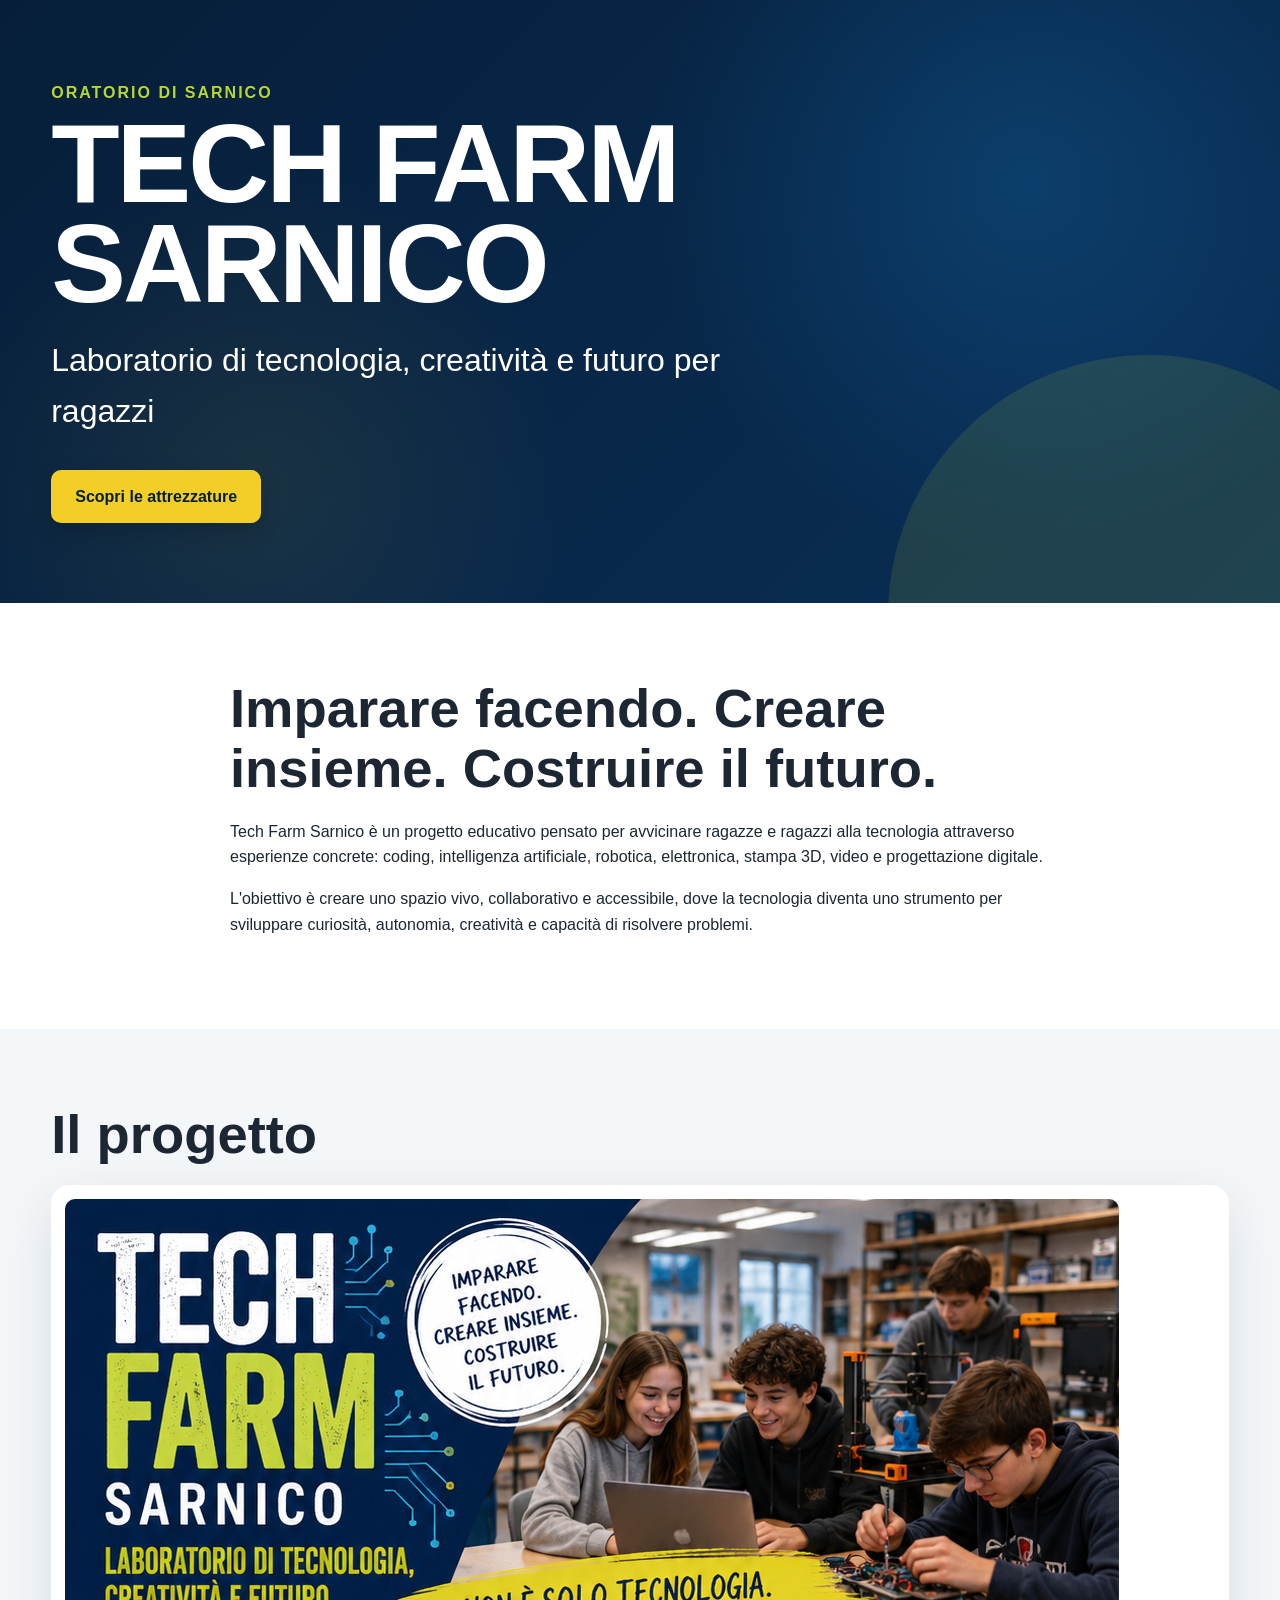
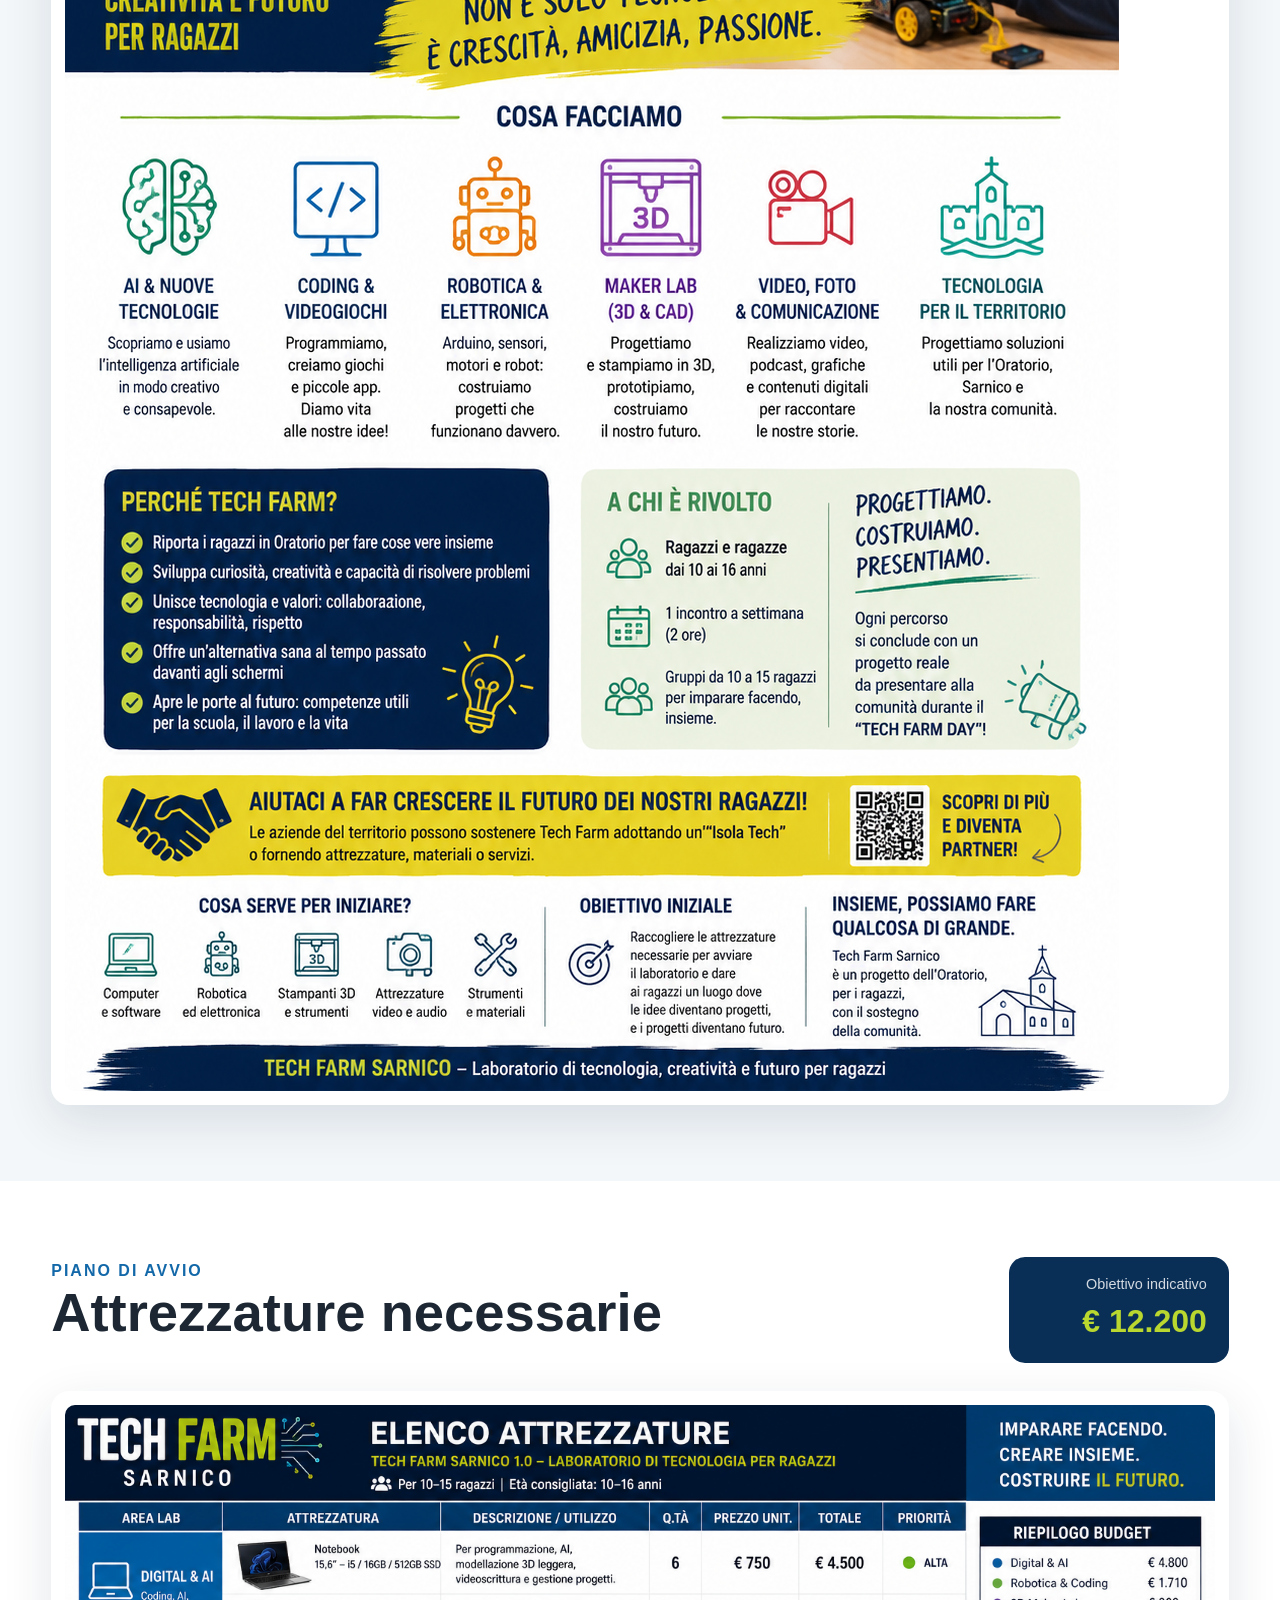
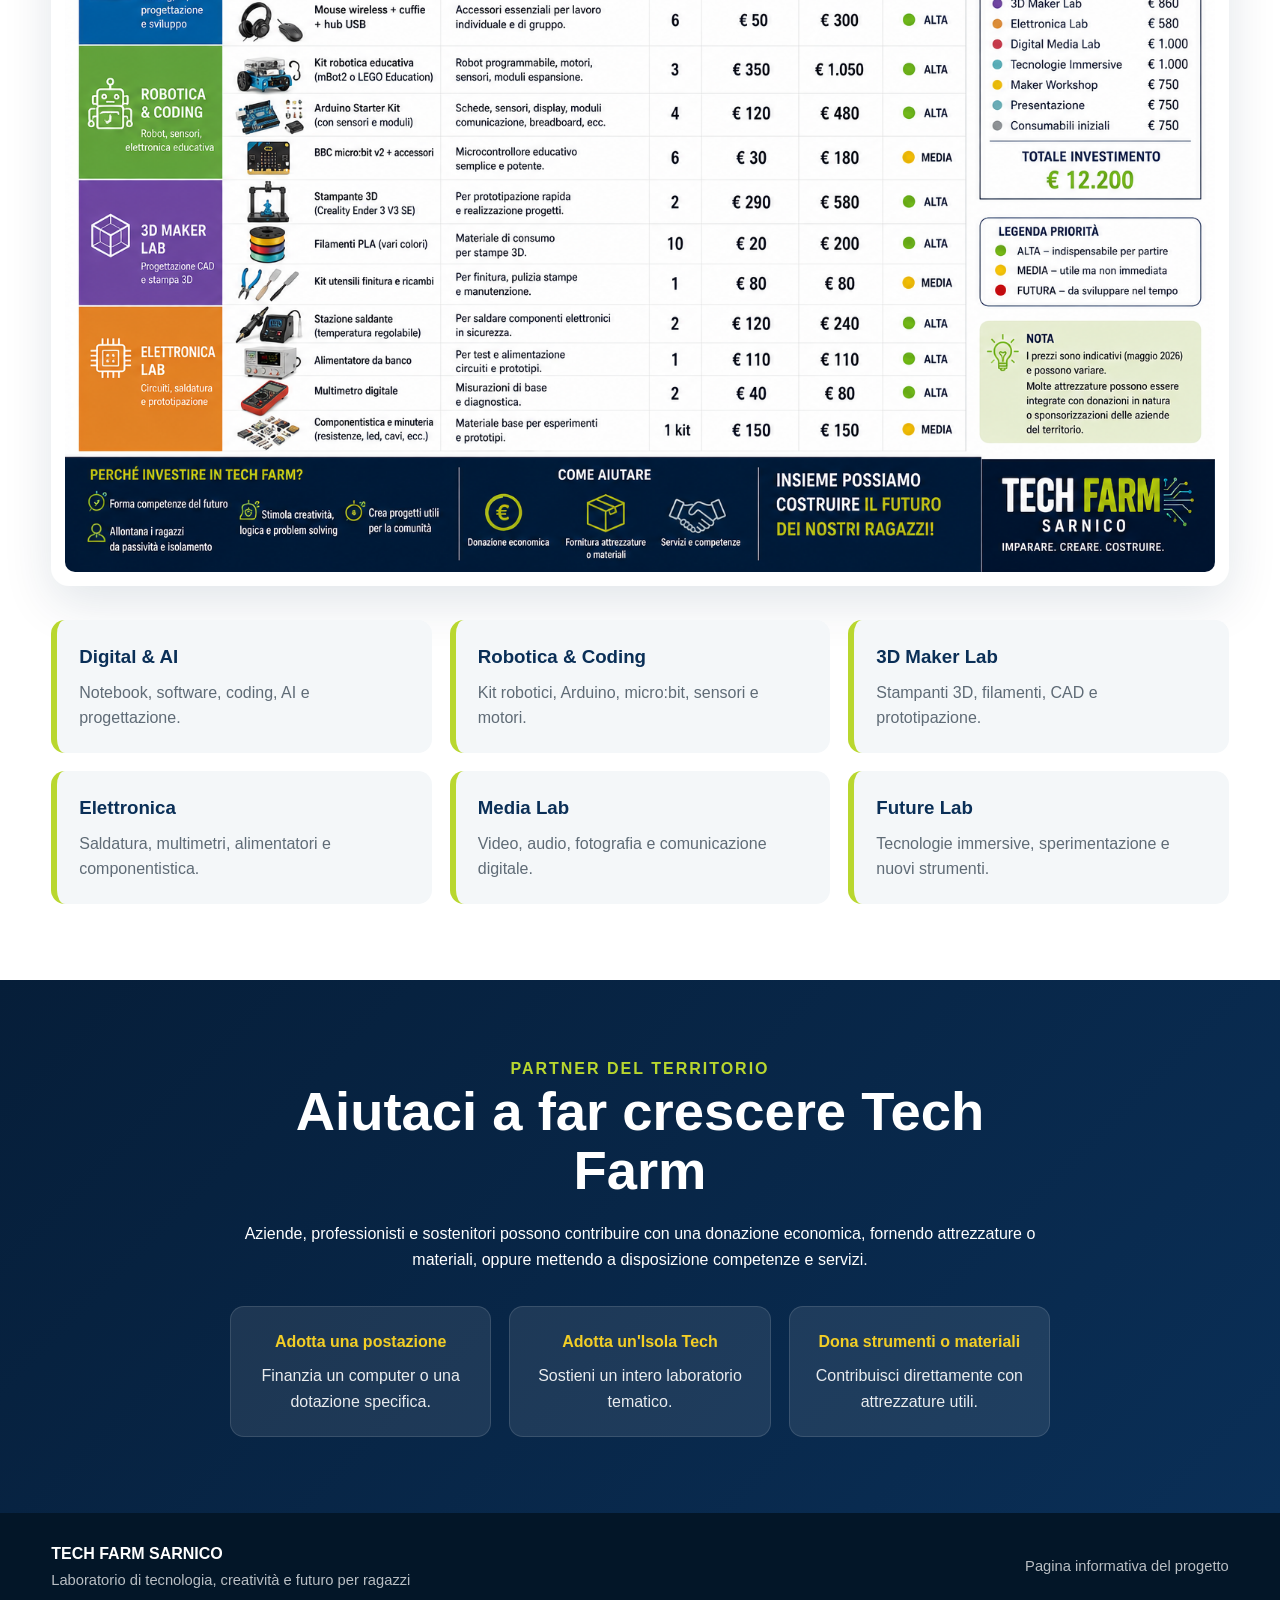
==== index.html @ 98ad582c "Add files via upload" ====
<!DOCTYPE html>
<html lang="it">
<head>
  <meta charset="UTF-8" />
  <meta name="viewport" content="width=device-width, initial-scale=1.0" />
  <meta name="description" content="Tech Farm Sarnico - laboratorio di tecnologia, creatività e futuro per ragazzi." />
  <title>Tech Farm Sarnico</title>
  <link rel="stylesheet" href="style.css" />
</head>
<body>
  <header class="hero">
    <div class="overlay"></div>
    <div class="hero-content">
      <p class="eyebrow">ORATORIO DI SARNICO</p>
      <h1>TECH FARM SARNICO</h1>
      <p class="subtitle">Laboratorio di tecnologia, creatività e futuro per ragazzi</p>
      <a class="cta" href="#attrezzature">Scopri le attrezzature</a>
    </div>
  </header>

  <main>
    <section class="section intro">
      <div class="container narrow">
        <h2>Imparare facendo. Creare insieme. Costruire il futuro.</h2>
        <p>
          Tech Farm Sarnico è un progetto educativo pensato per avvicinare ragazze e ragazzi alla tecnologia attraverso esperienze concrete: coding, intelligenza artificiale, robotica, elettronica, stampa 3D, video e progettazione digitale.
        </p>
        <p>
          L'obiettivo è creare uno spazio vivo, collaborativo e accessibile, dove la tecnologia diventa uno strumento per sviluppare curiosità, autonomia, creatività e capacità di risolvere problemi.
        </p>
      </div>
    </section>

    <section class="section poster-section">
      <div class="container">
        <h2>Il progetto</h2>
        <div class="image-card">
          <img src="locandina-tech-farm.png" alt="Locandina Tech Farm Sarnico" />
        </div>
      </div>
    </section>

    <section id="attrezzature" class="section equipment-section">
      <div class="container">
        <div class="section-heading-row">
          <div>
            <p class="eyebrow dark">PIANO DI AVVIO</p>
            <h2>Attrezzature necessarie</h2>
          </div>
          <div class="budget-box">
            <span>Obiettivo indicativo</span>
            <strong>€ 12.200</strong>
          </div>
        </div>

        <div class="image-card">
          <img src="attrezzature-tech-farm.png" alt="Elenco attrezzature Tech Farm Sarnico" />
        </div>

        <div class="grid">
          <article class="card"><h3>Digital & AI</h3><p>Notebook, software, coding, AI e progettazione.</p></article>
          <article class="card"><h3>Robotica & Coding</h3><p>Kit robotici, Arduino, micro:bit, sensori e motori.</p></article>
          <article class="card"><h3>3D Maker Lab</h3><p>Stampanti 3D, filamenti, CAD e prototipazione.</p></article>
          <article class="card"><h3>Elettronica</h3><p>Saldatura, multimetri, alimentatori e componentistica.</p></article>
          <article class="card"><h3>Media Lab</h3><p>Video, audio, fotografia e comunicazione digitale.</p></article>
          <article class="card"><h3>Future Lab</h3><p>Tecnologie immersive, sperimentazione e nuovi strumenti.</p></article>
        </div>
      </div>
    </section>

    <section class="section support-section">
      <div class="container narrow center">
        <p class="eyebrow">PARTNER DEL TERRITORIO</p>
        <h2>Aiutaci a far crescere Tech Farm</h2>
        <p>
          Aziende, professionisti e sostenitori possono contribuire con una donazione economica, fornendo attrezzature o materiali, oppure mettendo a disposizione competenze e servizi.
        </p>
        <div class="support-grid">
          <div><strong>Adotta una postazione</strong><span>Finanzia un computer o una dotazione specifica.</span></div>
          <div><strong>Adotta un'Isola Tech</strong><span>Sostieni un intero laboratorio tematico.</span></div>
          <div><strong>Dona strumenti o materiali</strong><span>Contribuisci direttamente con attrezzature utili.</span></div>
        </div>
      </div>
    </section>
  </main>

  <footer>
    <div class="container footer-content">
      <div>
        <strong>TECH FARM SARNICO</strong>
        <span>Laboratorio di tecnologia, creatività e futuro per ragazzi</span>
      </div>
      <div class="footer-note">Pagina informativa del progetto</div>
    </div>
  </footer>
</body>
</html>
---- style.css ----
:root {
  --navy: #0a2f57;
  --navy-dark: #061e39;
  --blue: #1268a8;
  --lime: #b9d72f;
  --yellow: #f3ce26;
  --text: #1c2733;
  --muted: #5f6b76;
  --light: #f4f7f9;
  --white: #ffffff;
}

* { box-sizing: border-box; }
html { scroll-behavior: smooth; }
body {
  margin: 0;
  font-family: Arial, Helvetica, sans-serif;
  color: var(--text);
  background: var(--white);
  line-height: 1.6;
}
img { max-width: 100%; display: block; }
.container { width: min(1180px, 92%); margin: 0 auto; }
.narrow { width: min(820px, 92%); }
.center { text-align: center; }

.hero {
  min-height: 66vh;
  position: relative;
  display: flex;
  align-items: center;
  background: linear-gradient(135deg, var(--navy-dark), var(--navy));
  overflow: hidden;
}
.hero::after {
  content: "";
  position: absolute;
  inset: auto -10% -45% auto;
  width: 520px;
  height: 520px;
  border-radius: 50%;
  background: rgba(185, 215, 47, .12);
}
.overlay {
  position: absolute;
  inset: 0;
  background:
    radial-gradient(circle at 80% 30%, rgba(18,104,168,.34), transparent 34%),
    radial-gradient(circle at 20% 80%, rgba(243,206,38,.08), transparent 28%);
}
.hero-content {
  position: relative;
  z-index: 2;
  width: min(1180px, 92%);
  margin: 0 auto;
  color: var(--white);
  padding: 80px 0;
}
.hero h1 {
  font-size: clamp(3.2rem, 9vw, 7rem);
  line-height: .9;
  margin: 8px 0 20px;
  max-width: 850px;
  letter-spacing: -3px;
}
.subtitle {
  font-size: clamp(1.2rem, 3vw, 2rem);
  max-width: 720px;
  margin: 0 0 32px;
}
.eyebrow {
  margin: 0;
  font-weight: 800;
  letter-spacing: 2px;
  color: var(--lime);
}
.eyebrow.dark { color: var(--blue); }
.cta {
  display: inline-block;
  text-decoration: none;
  color: var(--navy-dark);
  background: var(--yellow);
  font-weight: 800;
  padding: 14px 24px;
  border-radius: 10px;
  box-shadow: 0 8px 20px rgba(0,0,0,.16);
}

.section { padding: 76px 0; }
.section h2 {
  font-size: clamp(2rem, 5vw, 3.4rem);
  line-height: 1.1;
  margin: 0 0 20px;
}
.intro { background: var(--white); }
.poster-section { background: var(--light); }
.image-card {
  background: var(--white);
  padding: 14px;
  border-radius: 18px;
  box-shadow: 0 16px 50px rgba(5, 39, 72, .12);
}
.image-card img { border-radius: 10px; }

.equipment-section { background: #fff; }
.section-heading-row {
  display: flex;
  align-items: end;
  justify-content: space-between;
  gap: 28px;
  margin-bottom: 28px;
}
.budget-box {
  background: var(--navy);
  color: var(--white);
  border-radius: 16px;
  padding: 16px 22px;
  min-width: 220px;
  text-align: right;
}
.budget-box span { display: block; font-size: .9rem; opacity: .82; }
.budget-box strong { font-size: 2rem; color: var(--lime); }

.grid {
  display: grid;
  grid-template-columns: repeat(3, 1fr);
  gap: 18px;
  margin-top: 34px;
}
.card {
  background: var(--light);
  border-left: 6px solid var(--lime);
  border-radius: 14px;
  padding: 22px;
}
.card h3 { margin: 0 0 8px; color: var(--navy); }
.card p { margin: 0; color: var(--muted); }

.support-section {
  background: linear-gradient(135deg, var(--navy-dark), var(--navy));
  color: var(--white);
}
.support-grid {
  display: grid;
  grid-template-columns: repeat(3, 1fr);
  gap: 18px;
  margin-top: 34px;
}
.support-grid > div {
  background: rgba(255,255,255,.09);
  border: 1px solid rgba(255,255,255,.12);
  padding: 22px;
  border-radius: 14px;
}
.support-grid strong { display: block; color: var(--yellow); margin-bottom: 8px; }
.support-grid span { opacity: .9; }

footer { background: #031628; color: white; padding: 28px 0; }
.footer-content {
  display: flex;
  justify-content: space-between;
  gap: 20px;
  align-items: center;
}
.footer-content strong { display: block; }
.footer-content span, .footer-note { opacity: .72; font-size: .92rem; }

@media (max-width: 800px) {
  .hero { min-height: 58vh; }
  .hero h1 { letter-spacing: -1px; }
  .section { padding: 54px 0; }
  .grid, .support-grid { grid-template-columns: 1fr; }
  .section-heading-row, .footer-content { flex-direction: column; align-items: flex-start; }
  .budget-box { width: 100%; text-align: left; }
}
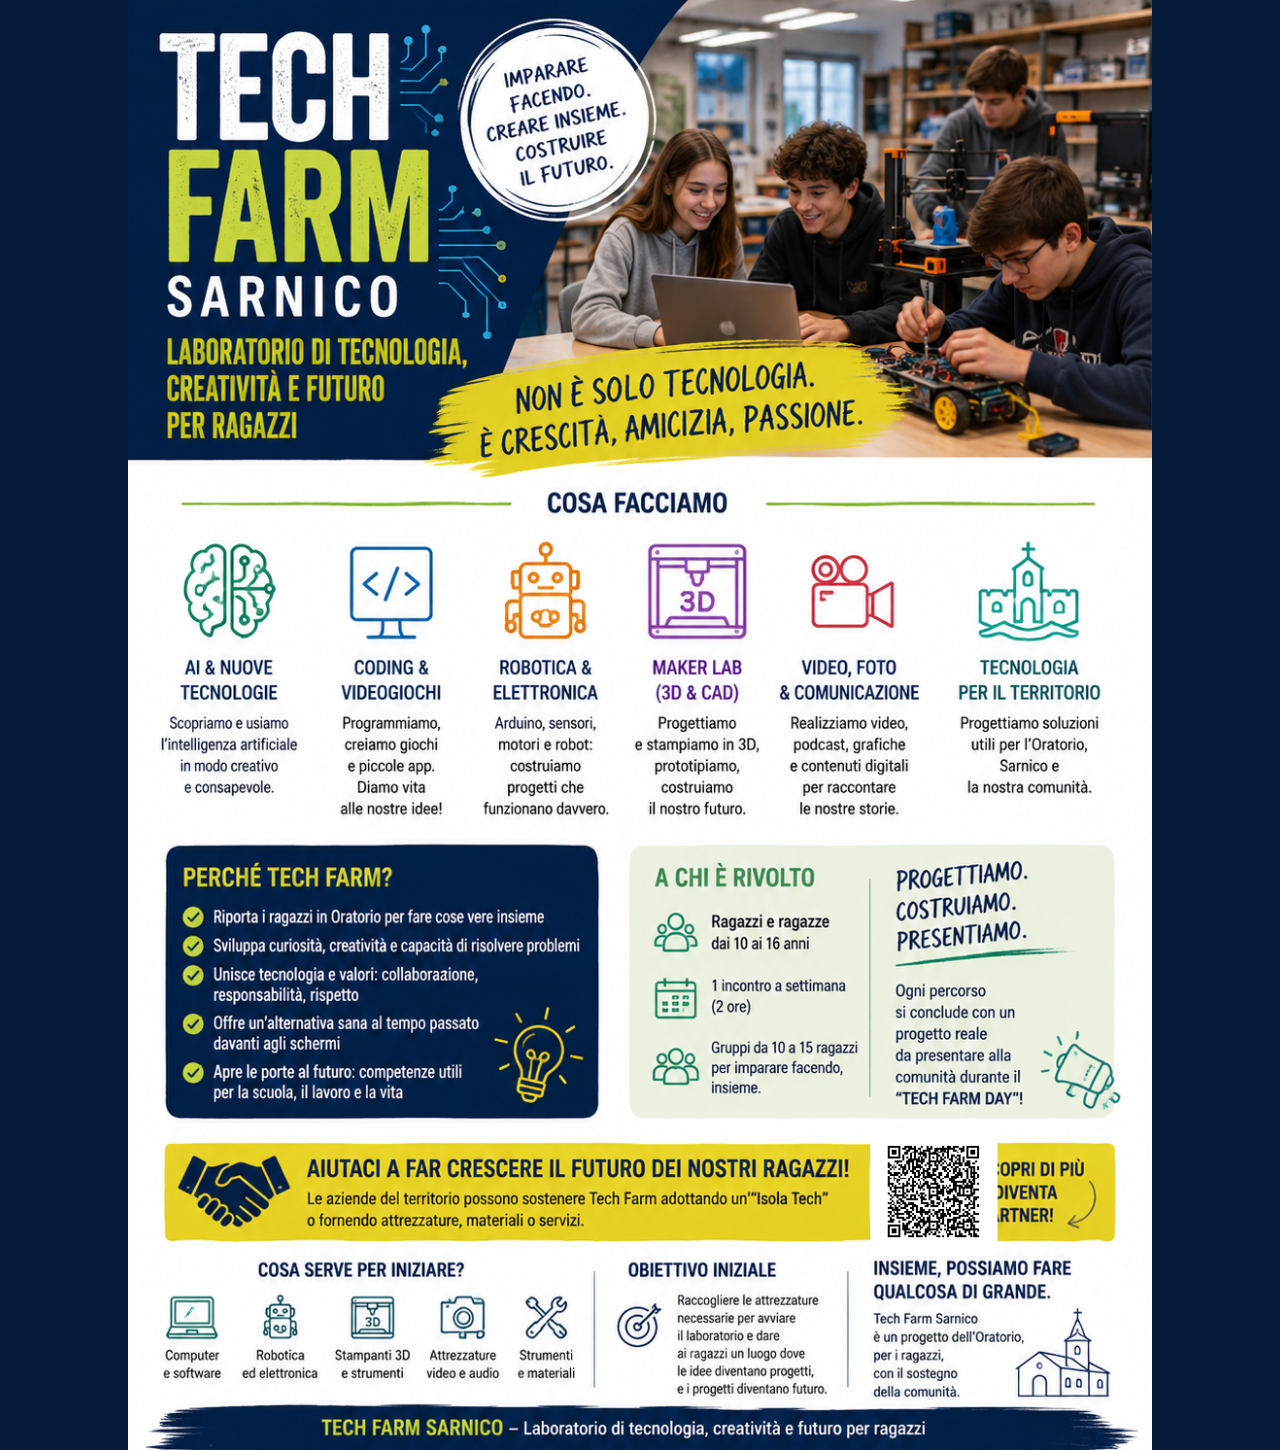
==== commit 172abc4f: "Add files via upload" ====
--- a/index.html
+++ b/index.html
@@ -1,97 +1,62 @@
 <!DOCTYPE html>
 <html lang="it">
 <head>
-  <meta charset="UTF-8" />
-  <meta name="viewport" content="width=device-width, initial-scale=1.0" />
-  <meta name="description" content="Tech Farm Sarnico - laboratorio di tecnologia, creatività e futuro per ragazzi." />
+  <meta charset="UTF-8">
+  <meta name="viewport" content="width=device-width, initial-scale=1.0, viewport-fit=cover">
+  <meta name="theme-color" content="#061b3a">
   <title>Tech Farm Sarnico</title>
-  <link rel="stylesheet" href="style.css" />
+  <style>
+    * { box-sizing: border-box; }
+    html, body {
+      margin: 0;
+      padding: 0;
+      width: 100%;
+      min-height: 100%;
+      background: #061b3a;
+    }
+    body {
+      display: flex;
+      justify-content: center;
+      align-items: flex-start;
+      overflow-x: hidden;
+    }
+    a.poster-link {
+      display: block;
+      width: 100vw;
+      max-width: 100%;
+      text-decoration: none;
+      line-height: 0;
+    }
+    img.poster {
+      display: block;
+      width: 100%;
+      height: auto;
+      margin: 0;
+      border: 0;
+    }
+    @media (min-width: 900px) {
+      body {
+        background: #061b3a;
+      }
+      a.poster-link {
+        width: auto;
+        max-width: min(100vw, 1024px);
+      }
+      img.poster {
+        width: 100%;
+      }
+    }
+  </style>
 </head>
 <body>
-  <header class="hero">
-    <div class="overlay"></div>
-    <div class="hero-content">
-      <p class="eyebrow">ORATORIO DI SARNICO</p>
-      <h1>TECH FARM SARNICO</h1>
-      <p class="subtitle">Laboratorio di tecnologia, creatività e futuro per ragazzi</p>
-      <a class="cta" href="#attrezzature">Scopri le attrezzature</a>
-    </div>
-  </header>
-
-  <main>
-    <section class="section intro">
-      <div class="container narrow">
-        <h2>Imparare facendo. Creare insieme. Costruire il futuro.</h2>
-        <p>
-          Tech Farm Sarnico è un progetto educativo pensato per avvicinare ragazze e ragazzi alla tecnologia attraverso esperienze concrete: coding, intelligenza artificiale, robotica, elettronica, stampa 3D, video e progettazione digitale.
-        </p>
-        <p>
-          L'obiettivo è creare uno spazio vivo, collaborativo e accessibile, dove la tecnologia diventa uno strumento per sviluppare curiosità, autonomia, creatività e capacità di risolvere problemi.
-        </p>
-      </div>
-    </section>
-
-    <section class="section poster-section">
-      <div class="container">
-        <h2>Il progetto</h2>
-        <div class="image-card">
-          <img src="locandina-tech-farm.png" alt="Locandina Tech Farm Sarnico" />
-        </div>
-      </div>
-    </section>
-
-    <section id="attrezzature" class="section equipment-section">
-      <div class="container">
-        <div class="section-heading-row">
-          <div>
-            <p class="eyebrow dark">PIANO DI AVVIO</p>
-            <h2>Attrezzature necessarie</h2>
-          </div>
-          <div class="budget-box">
-            <span>Obiettivo indicativo</span>
-            <strong>€ 12.200</strong>
-          </div>
-        </div>
-
-        <div class="image-card">
-          <img src="attrezzature-tech-farm.png" alt="Elenco attrezzature Tech Farm Sarnico" />
-        </div>
-
-        <div class="grid">
-          <article class="card"><h3>Digital & AI</h3><p>Notebook, software, coding, AI e progettazione.</p></article>
-          <article class="card"><h3>Robotica & Coding</h3><p>Kit robotici, Arduino, micro:bit, sensori e motori.</p></article>
-          <article class="card"><h3>3D Maker Lab</h3><p>Stampanti 3D, filamenti, CAD e prototipazione.</p></article>
-          <article class="card"><h3>Elettronica</h3><p>Saldatura, multimetri, alimentatori e componentistica.</p></article>
-          <article class="card"><h3>Media Lab</h3><p>Video, audio, fotografia e comunicazione digitale.</p></article>
-          <article class="card"><h3>Future Lab</h3><p>Tecnologie immersive, sperimentazione e nuovi strumenti.</p></article>
-        </div>
-      </div>
-    </section>
-
-    <section class="section support-section">
-      <div class="container narrow center">
-        <p class="eyebrow">PARTNER DEL TERRITORIO</p>
-        <h2>Aiutaci a far crescere Tech Farm</h2>
-        <p>
-          Aziende, professionisti e sostenitori possono contribuire con una donazione economica, fornendo attrezzature o materiali, oppure mettendo a disposizione competenze e servizi.
-        </p>
-        <div class="support-grid">
-          <div><strong>Adotta una postazione</strong><span>Finanzia un computer o una dotazione specifica.</span></div>
-          <div><strong>Adotta un'Isola Tech</strong><span>Sostieni un intero laboratorio tematico.</span></div>
-          <div><strong>Dona strumenti o materiali</strong><span>Contribuisci direttamente con attrezzature utili.</span></div>
-        </div>
-      </div>
-    </section>
-  </main>
-
-  <footer>
-    <div class="container footer-content">
-      <div>
-        <strong>TECH FARM SARNICO</strong>
-        <span>Laboratorio di tecnologia, creatività e futuro per ragazzi</span>
-      </div>
-      <div class="footer-note">Pagina informativa del progetto</div>
-    </div>
-  </footer>
+  <a class="poster-link"
+     href="attrezzature.html"
+     target="_blank"
+     rel="noopener"
+     aria-label="Apri l'elenco attrezzature Tech Farm">
+    <img class="poster"
+         src="locandina-tech-farm.png"
+         alt="Tech Farm Sarnico - laboratorio di tecnologia, creatività e futuro per ragazzi">
+  </a>
 </body>
 </html>
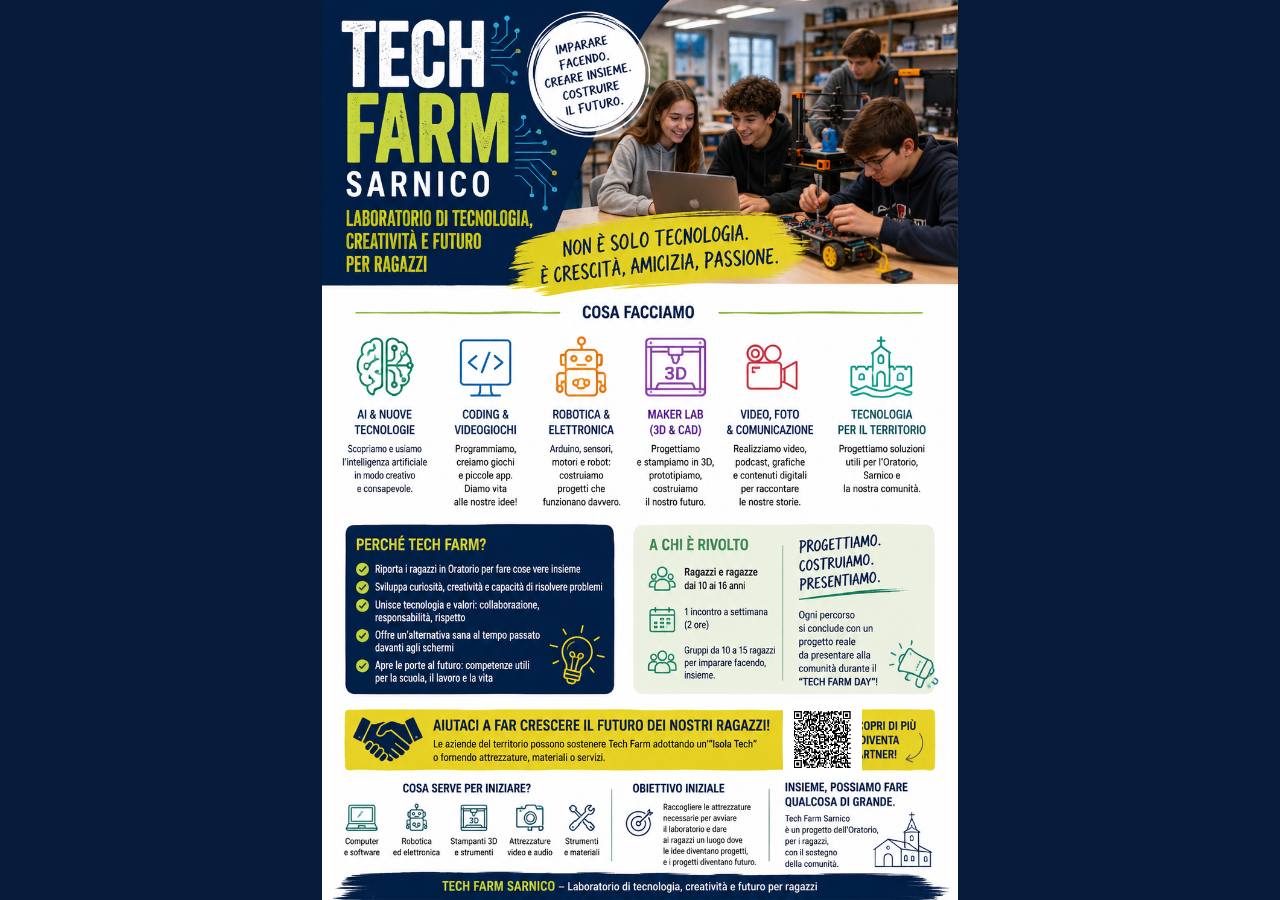
==== commit 7747aac1: "Add files via upload" ====
--- a/index.html
+++ b/index.html
@@ -2,49 +2,45 @@
 <html lang="it">
 <head>
   <meta charset="UTF-8">
-  <meta name="viewport" content="width=device-width, initial-scale=1.0, viewport-fit=cover">
+  <meta name="viewport" content="width=device-width, initial-scale=1, viewport-fit=cover, user-scalable=yes">
   <meta name="theme-color" content="#061b3a">
+  <meta name="apple-mobile-web-app-capable" content="yes">
+  <meta name="apple-mobile-web-app-status-bar-style" content="black-translucent">
   <title>Tech Farm Sarnico</title>
   <style>
-    * { box-sizing: border-box; }
-    html, body {
-      margin: 0;
-      padding: 0;
-      width: 100%;
-      min-height: 100%;
-      background: #061b3a;
+    *{box-sizing:border-box}
+    html,body{
+      margin:0;
+      width:100%;
+      min-height:100%;
+      background:#061b3a;
     }
-    body {
-      display: flex;
-      justify-content: center;
-      align-items: flex-start;
-      overflow-x: hidden;
+    body{
+      min-height:100dvh;
+      display:flex;
+      justify-content:center;
+      align-items:center;
+      overflow:hidden;
     }
-    a.poster-link {
-      display: block;
-      width: 100vw;
-      max-width: 100%;
-      text-decoration: none;
-      line-height: 0;
+    .poster-link{
+      display:flex;
+      width:100vw;
+      height:100dvh;
+      justify-content:center;
+      align-items:center;
+      text-decoration:none;
+      background:#061b3a;
     }
-    img.poster {
-      display: block;
-      width: 100%;
-      height: auto;
-      margin: 0;
-      border: 0;
+    .poster{
+      display:block;
+      width:100%;
+      height:100%;
+      object-fit:contain;
+      object-position:center center;
+      border:0;
     }
-    @media (min-width: 900px) {
-      body {
-        background: #061b3a;
-      }
-      a.poster-link {
-        width: auto;
-        max-width: min(100vw, 1024px);
-      }
-      img.poster {
-        width: 100%;
-      }
+    @supports not (height:100dvh){
+      body,.poster-link{min-height:100vh;height:100vh}
     }
   </style>
 </head>
@@ -53,10 +49,10 @@
      href="attrezzature.html"
      target="_blank"
      rel="noopener"
-     aria-label="Apri l'elenco attrezzature Tech Farm">
+     aria-label="Apri la pagina delle attrezzature Tech Farm">
     <img class="poster"
          src="locandina-tech-farm.png"
-         alt="Tech Farm Sarnico - laboratorio di tecnologia, creatività e futuro per ragazzi">
+         alt="Tech Farm Sarnico">
   </a>
 </body>
 </html>
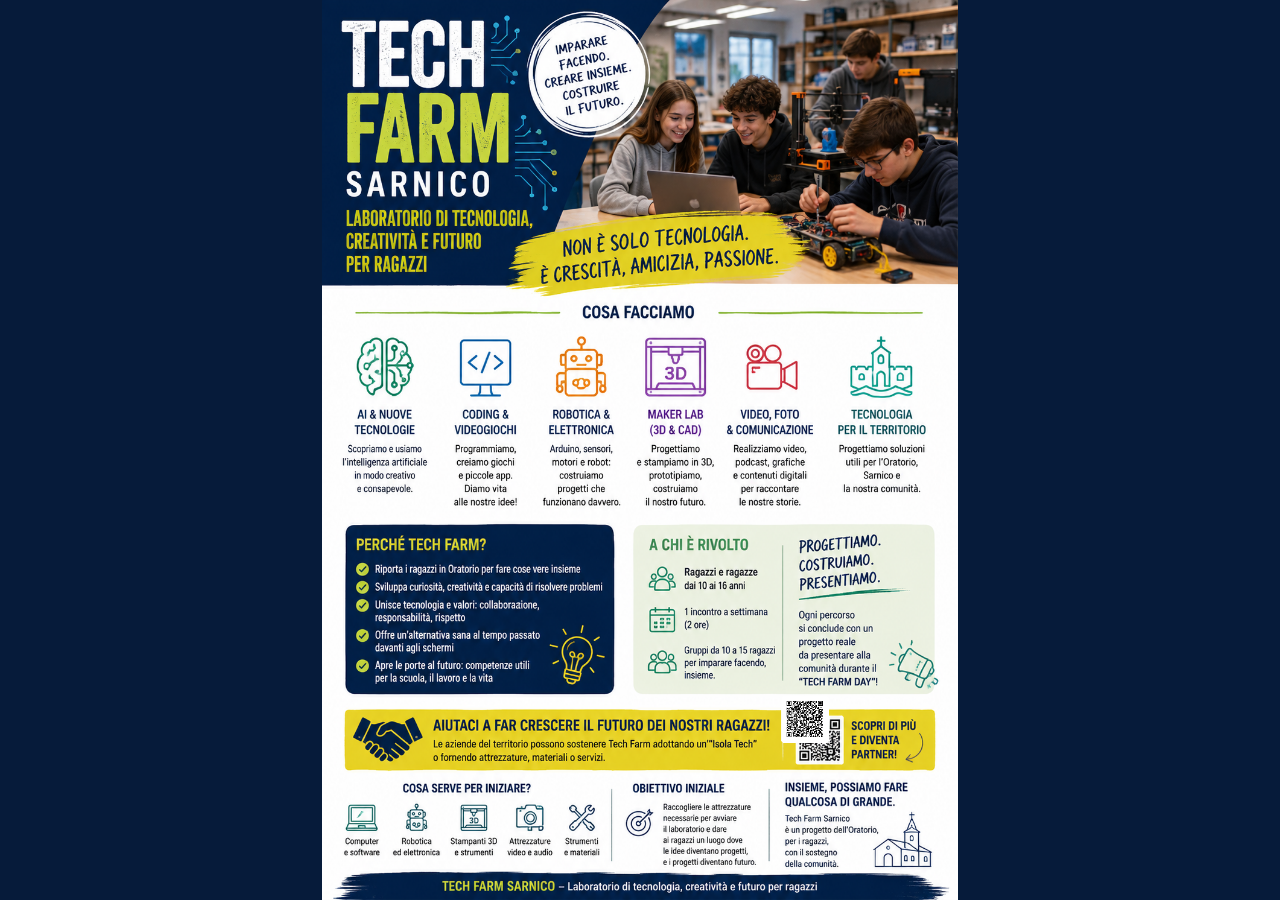
==== commit e094e958: "Add files via upload" ====
--- a/index.html
+++ b/index.html
@@ -1,58 +1,36 @@
-<!DOCTYPE html>
+<!doctype html>
 <html lang="it">
 <head>
-  <meta charset="UTF-8">
-  <meta name="viewport" content="width=device-width, initial-scale=1, viewport-fit=cover, user-scalable=yes">
-  <meta name="theme-color" content="#061b3a">
-  <meta name="apple-mobile-web-app-capable" content="yes">
-  <meta name="apple-mobile-web-app-status-bar-style" content="black-translucent">
-  <title>Tech Farm Sarnico</title>
-  <style>
-    *{box-sizing:border-box}
-    html,body{
-      margin:0;
-      width:100%;
-      min-height:100%;
-      background:#061b3a;
-    }
-    body{
-      min-height:100dvh;
-      display:flex;
-      justify-content:center;
-      align-items:center;
-      overflow:hidden;
-    }
-    .poster-link{
-      display:flex;
-      width:100vw;
-      height:100dvh;
-      justify-content:center;
-      align-items:center;
-      text-decoration:none;
-      background:#061b3a;
-    }
-    .poster{
-      display:block;
-      width:100%;
-      height:100%;
-      object-fit:contain;
-      object-position:center center;
-      border:0;
-    }
-    @supports not (height:100dvh){
-      body,.poster-link{min-height:100vh;height:100vh}
-    }
-  </style>
+<meta charset="utf-8">
+<meta name="viewport" content="width=device-width,initial-scale=1,viewport-fit=cover">
+<meta name="theme-color" content="#061b3a">
+<meta name="apple-mobile-web-app-capable" content="yes">
+<title>Tech Farm Sarnico</title>
+<style>
+*{box-sizing:border-box}
+html,body{margin:0;width:100%;height:100%;background:#061b3a}
+body{overflow:hidden}
+.poster-link{
+  display:flex;
+  align-items:center;
+  justify-content:center;
+  width:100vw;
+  height:100dvh;
+  background:#061b3a;
+}
+.poster{
+  display:block;
+  width:100%;
+  height:100%;
+  object-fit:contain;
+  object-position:center;
+}
+</style>
 </head>
 <body>
-  <a class="poster-link"
-     href="attrezzature.html"
-     target="_blank"
-     rel="noopener"
-     aria-label="Apri la pagina delle attrezzature Tech Farm">
-    <img class="poster"
-         src="locandina-tech-farm.png"
-         alt="Tech Farm Sarnico">
-  </a>
+<a class="poster-link" href="attrezzature.html" target="_blank" rel="noopener"
+   aria-label="Apri l'elenco attrezzature Tech Farm">
+  <img class="poster" src="locandina-tech-farm.png" alt="Tech Farm Sarnico">
+</a>
 </body>
 </html>
